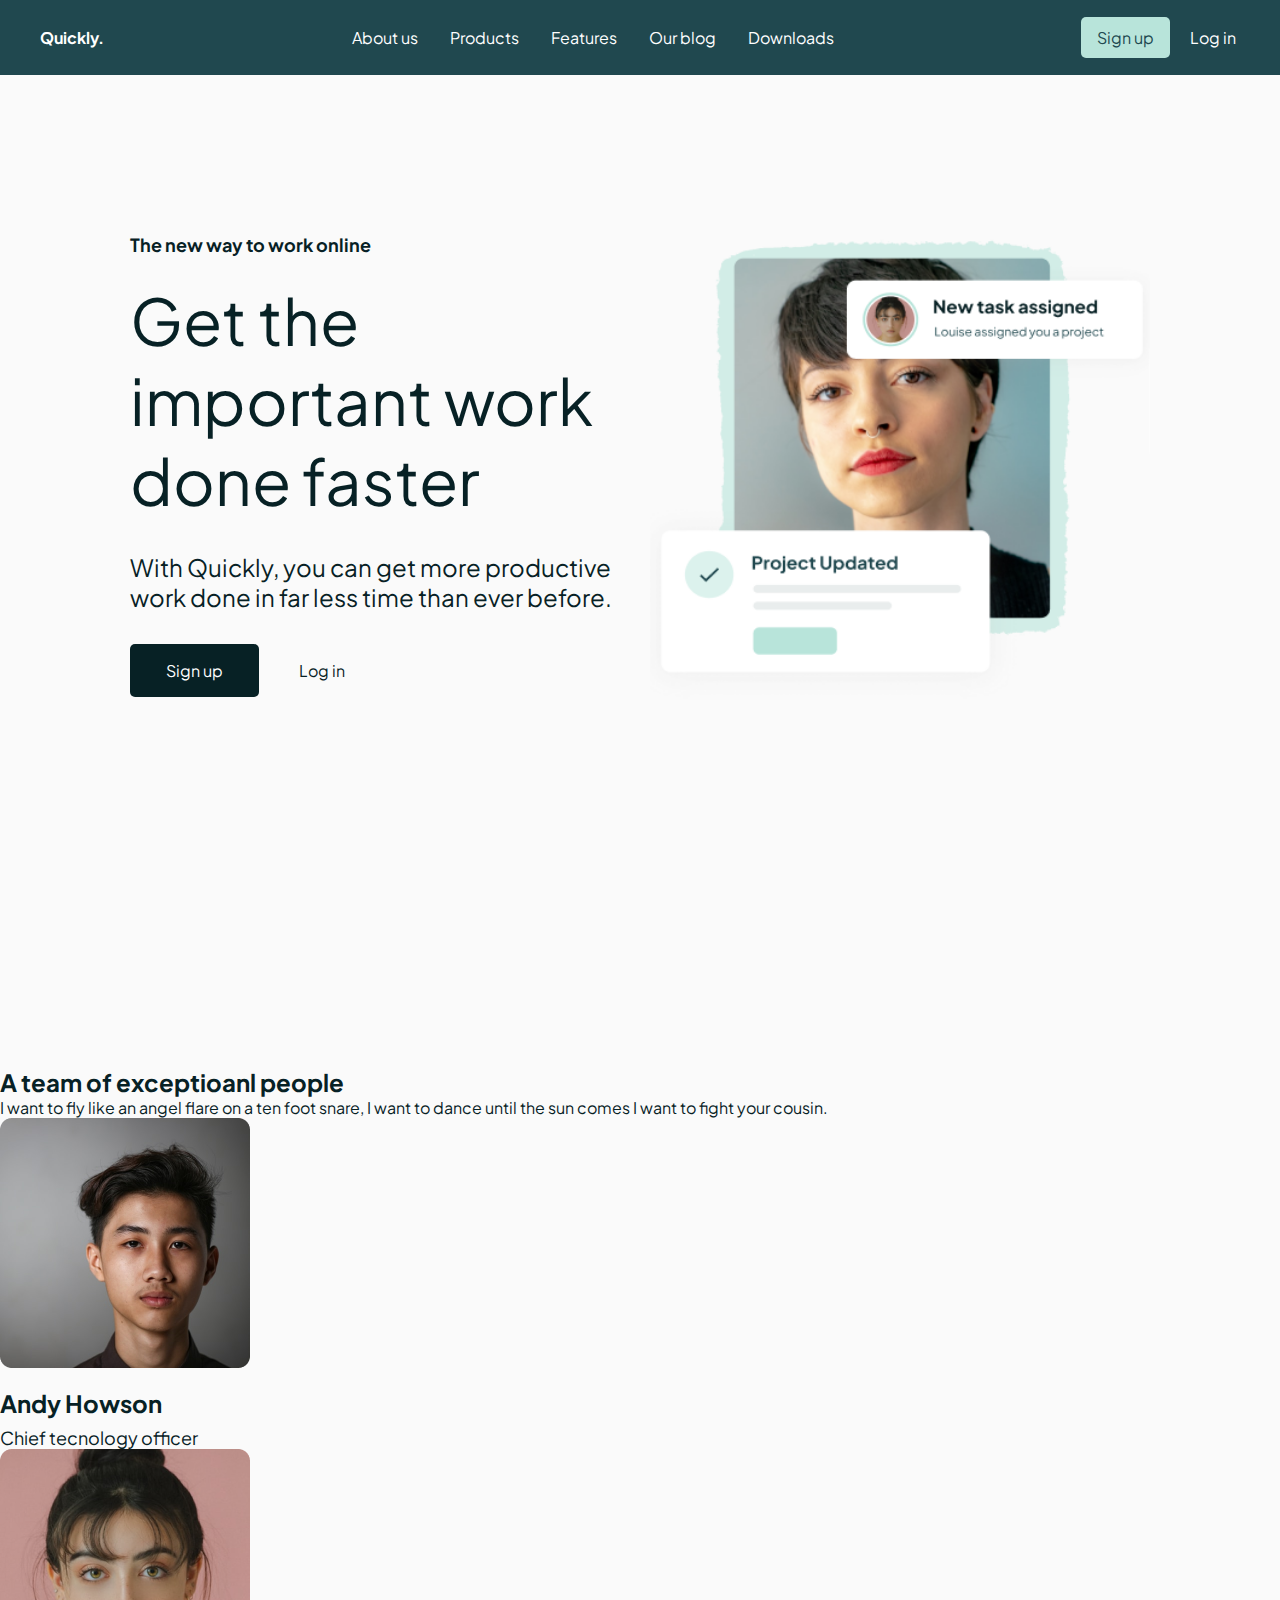
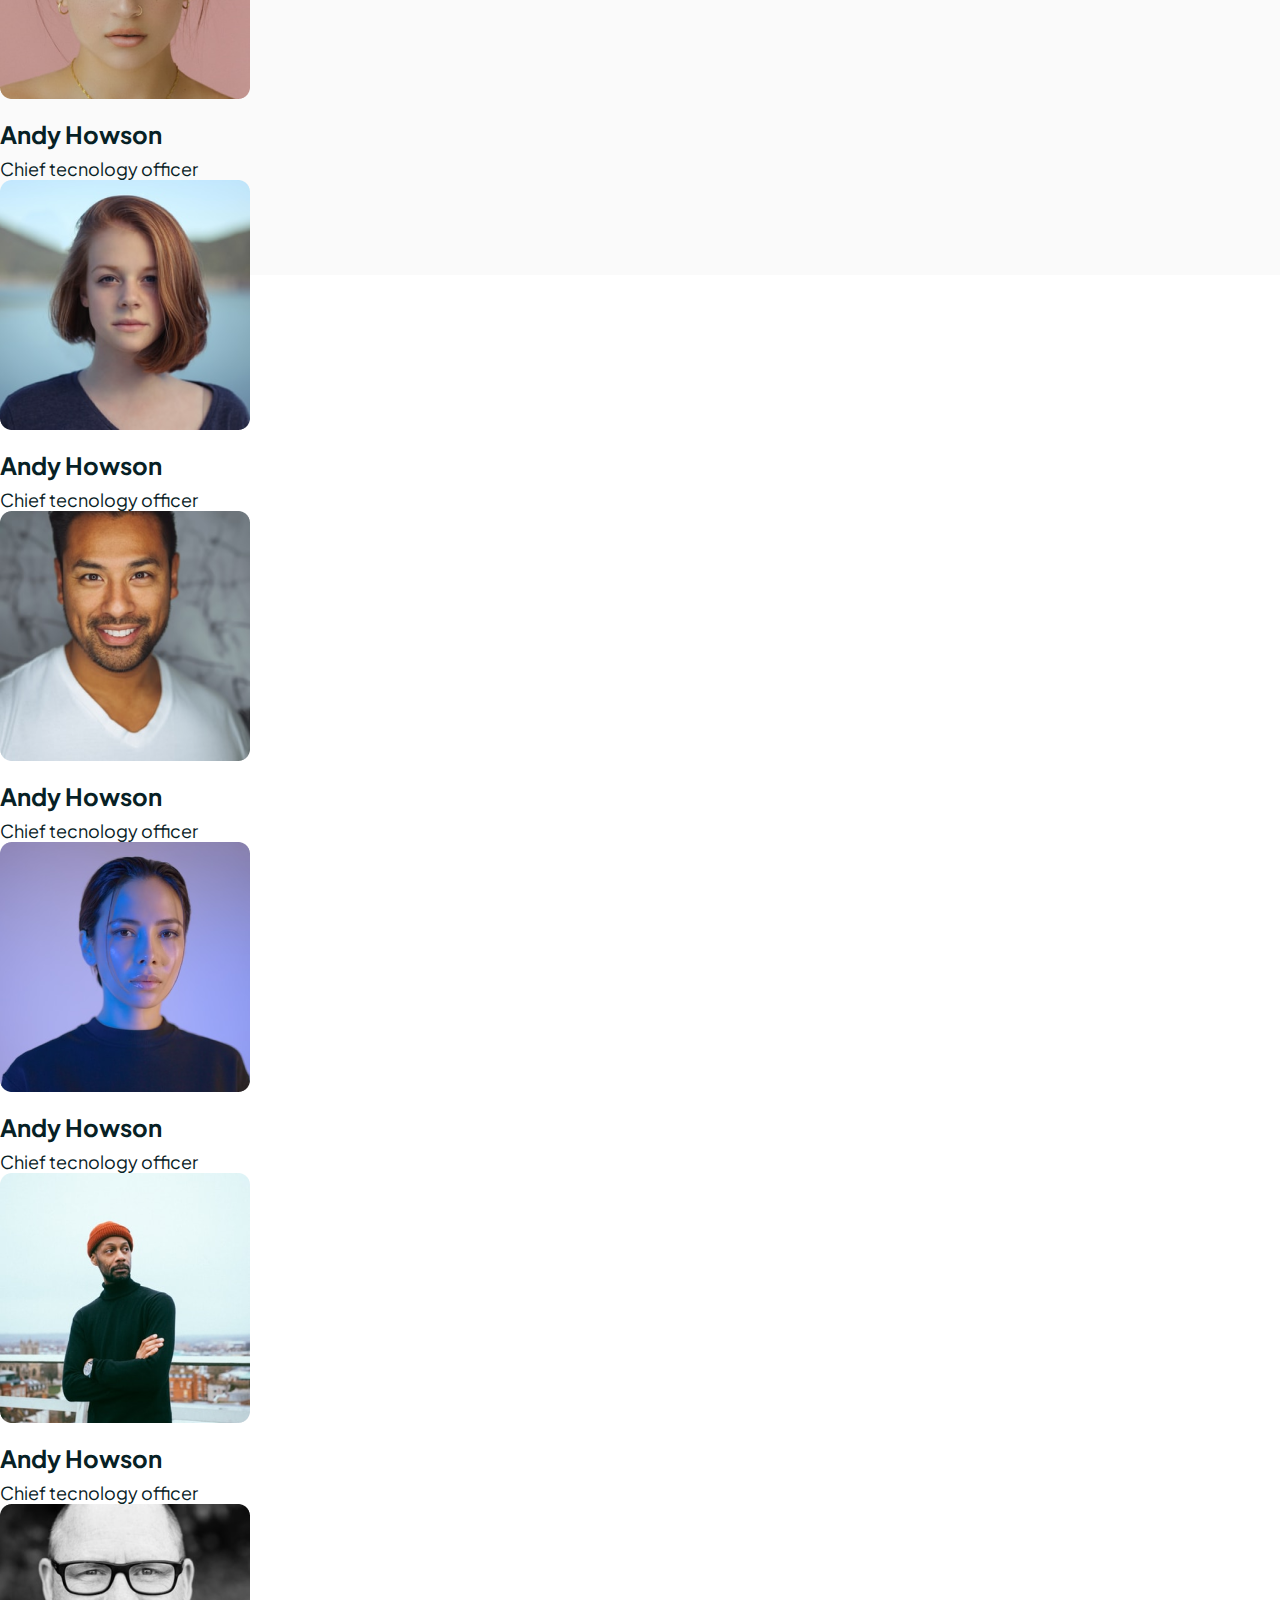
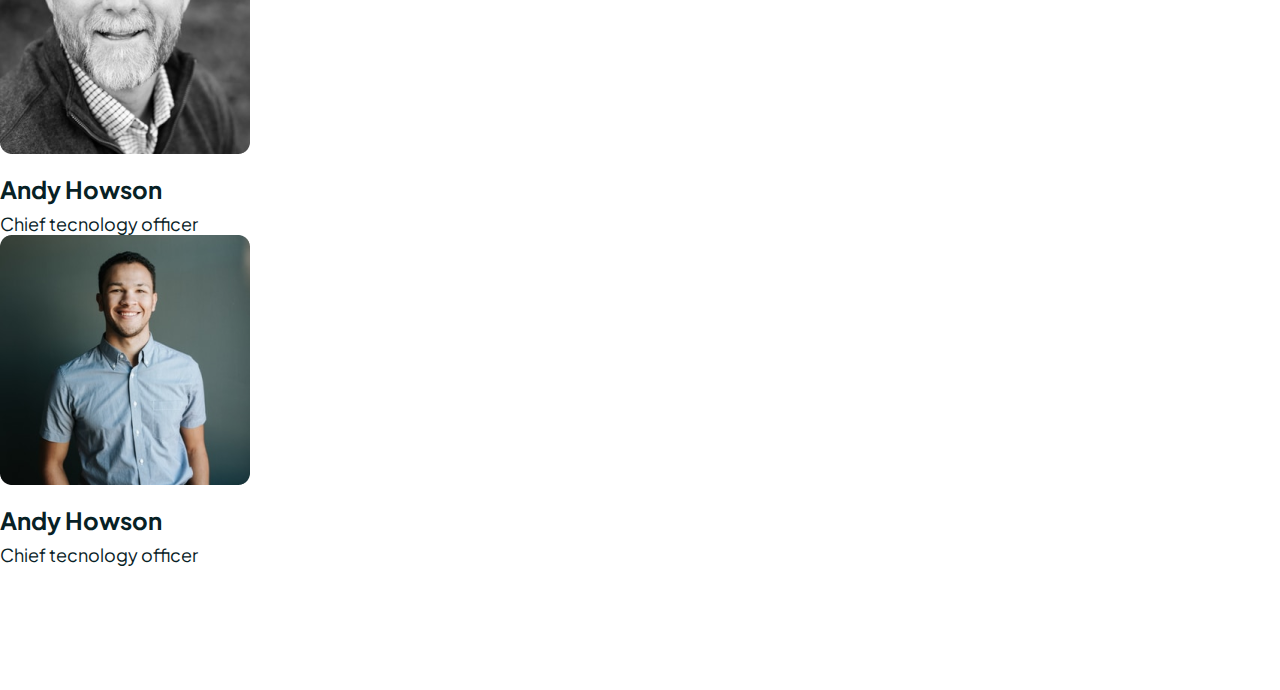
==== 14.SCSS-quciklyLandingPage/index.html @ 6374fd1c "hpme task added" ====
<!DOCTYPE html>
<html lang="en">
<head>
    <meta charset="UTF-8">
    <meta http-equiv="X-UA-Compatible" content="IE=edge">
    <meta name="viewport" content="width=device-width, initial-scale=1.0">
    <title>Document</title>
    <link rel="stylesheet" href="./scss/main.css">
    <link href="https://cdn.jsdelivr.net/npm/bootstrap@5.3.0-alpha2/dist/css/bootstrap.min.css" rel="stylesheet" integrity="sha384-aFq/bzH65dt+w6FI2ooMVUpc+21e0SRygnTpmBvdBgSdnuTN7QbdgL+OapgHtvPp" crossorigin="anonymous">
    <link rel="stylesheet" href="https://cdnjs.cloudflare.com/ajax/libs/font-awesome/6.4.0/css/all.min.css" integrity="sha512-iecdLmaskl7CVkqkXNQ/ZH/XLlvWZOJyj7Yy7tcenmpD1ypASozpmT/E0iPtmFIB46ZmdtAc9eNBvH0H/ZpiBw==" crossorigin="anonymous" referrerpolicy="no-referrer" />
</head>
<body>
    <header>
        <nav>
            <h4>Quickly.</h4>
             <ul>
                    <li>
                        <a href="#">About us</a>
                    </li>
                    <li>
                        <a href="#">Products</a>
                    </li>
                    <li>
                        <a href="#">Features</a>
                    </li>
                    <li>
                        <a href="#">Our blog</a>
                    </li>
                    <li>
                        <a href="#">Downloads</a>
                    </li>
            </ul>
                <div>
                  <a href="#" class="sign-up">Sign up</a>
                  <a href="#" class="log-in">Log in</a>
                </div>
        </nav>
    </header>
    <section class="hero-banner">
        <div  class="image-text">
        <div class="text">
            <h5>The new way to work online</h5>
            <p class="headline"> Get the important work done faster</p>
            <p class="description">With Quickly, you can get more productive work done in far less time than ever before.</p>
                <a href="#" class="sign-up">Sign up</a>
                <a href="#" class="log-in">Log in</a>
        </div>
        <div class="image">
            <img src="./scss/images/hero-img.png" alt="" width="500px" height="500px">
        </div>
    </div>
    </section>
    <section class="team">
        <h2 class="text-center">A team of exceptioanl people</h2>
        <p class="text-center"> I want to fly like an angel flare on a ten foot snare, I want to dance until the sun comes I want to fight your cousin.</p>
        <div class="container-fluid">
        <div class="row my-3">
            <div class="col col-sm">
                 <div> 
                <img src="./scss/images/andy.png" alt="" width="250px" height="250px"> 
                <h4>Andy Howson</h4>
                 <p> Chief tecnology officer</p>
                 <i class="fa-brands fa-facebook mx-1" ></i>
                 <i class="fa-brands fa-instagram mx-1"></i>
                 <i class="fa-brands fa-twitter"></i>
                </div>
        </div>
            <div class="col col-sm">
                 <div> 
                <img src="./scss/images/alison4.png" alt=""width="250px" height="250px"> 
                <h4>Andy Howson</h4>
                 <p> Chief tecnology officer</p>
                 <i class="fa-brands fa-facebook mx-1"></i>
                 <i class="fa-brands fa-instagram mx-1"></i>
                 <i class="fa-brands fa-twitter"></i>
                </div>
        </div>
            <div class="col col-sm">
                 <div> 
                <img src="./scss/images/hailey.png" alt=""width="250px" height="250px"> 
                <h4>Andy Howson</h4>
                 <p> Chief tecnology officer</p>
                 <i class="fa-brands fa-facebook mx-1"></i>
                 <i class="fa-brands fa-instagram mx-1"></i>
                 <i class="fa-brands fa-twitter"></i>
                </div>
        </div>
            <div class="col col-sm">
                 <div> 
                <img src="./scss/images/alison3.png" alt="" width="250px" height="250px"> 
                <h4>Andy Howson</h4>
                 <p> Chief tecnology officer</p>
                 <i class="fa-brands fa-facebook mx-1"></i>
                 <i class="fa-brands fa-instagram mx-1"></i>
                 <i class="fa-brands fa-twitter"></i>
                </div>
        </div>
        </div>
    </div>
    <div class="container-fluid">
    <div class="row">
        <div class="col col-sm">
             <div> 
            <img src="./scss/images/christina.png" alt="" width="250px" height="250px"> 
            <h4>Andy Howson</h4>
             <p> Chief tecnology officer</p>
             <i class="fa-brands fa-facebook mx-1"></i>
             <i class="fa-brands fa-instagram mx-1"></i>
             <i class="fa-brands fa-twitter"></i>
            </div>
    </div>
        <div class="col col-sm">
             <div> 
            <img src="./scss/images/alison-2.png" alt=""width="250px" height="250px"> 
            <h4>Andy Howson</h4>
             <p> Chief tecnology officer</p>
             <i class="fa-brands fa-facebook mx-1"></i>
             <i class="fa-brands fa-instagram mx-1"></i>
             <i class="fa-brands fa-twitter"></i>
            </div>
    </div>
        <div class="col col-sm">
             <div> 
            <img src="./scss/images/elnglebert.png" alt=""width="250px" height="250px"> 
            <h4>Andy Howson</h4>
             <p> Chief tecnology officer</p>
             <i class="fa-brands fa-facebook mx-1"></i>
             <i class="fa-brands fa-instagram mx-1"></i>
             <i class="fa-brands fa-twitter"></i>
            </div>
    </div>
        <div class="col col-sm">
             <div> 
            <img src="./scss/images/alison.png" alt="" width="250px" height="250px"> 
            <h4>Andy Howson</h4>
             <p> Chief tecnology officer</p>
             <div class="icons">
             <i class="fa-brands fa-facebook mx-1"></i>
             <i class="fa-brands fa-instagram mx-1"></i>
             <i class="fa-brands fa-twitter"></i>
            </div>
            </div>
    </div>
    </div>
</div>
</section>
</body>
</html>
---- 14.SCSS-quciklyLandingPage/scss/main.css ----
@import url("https://fonts.googleapis.com/css2?family=Plus+Jakarta+Sans&display=swap");
* {
  margin: 0;
  padding: 0;
  list-style-type: none;
  text-decoration: none;
}

header {
  background-color: #20484F;
}
header nav {
  height: 75px;
  display: flex;
  justify-content: space-between;
  align-items: center;
}
header nav h4 {
  color: #fff;
  font-family: "Plus Jakarta Sans";
  padding-left: 40px;
}
header nav ul {
  display: flex;
  justify-content: space-between;
  align-items: center;
  gap: 32px;
}
header nav ul li a {
  color: #fff;
  font-family: "Plus Jakarta Sans";
}
header nav div .sign-up {
  padding: 10px 16px;
  border-radius: 5px;
  background-color: #B8E4DA;
  font-family: "Plus Jakarta Sans";
  color: #fff;
  color: #20484F;
}
header nav div .log-in {
  padding: 10px 16px;
  border-radius: 5px;
  background-color: #B8E4DA;
  font-family: "Plus Jakarta Sans";
  color: #fff;
  background-color: transparent;
  padding-right: 44px;
}

.hero-banner {
  height: 100vh;
  background-color: #FAFAFA;
}
.hero-banner .image-text {
  display: flex;
  justify-content: space-between;
  align-items: center;
  padding: 130px;
}
.hero-banner .image-text .text {
  width: 50%;
}
.hero-banner .image-text .text h5 {
  font-family: "Plus Jakarta Sans";
  font-weight: 700;
  font-size: 18px;
  color: #072125;
  margin-bottom: 24px;
}
.hero-banner .image-text .text .headline {
  font-family: "Plus Jakarta Sans";
  font-size: 64px;
  color: #072125;
}
.hero-banner .image-text .text .description {
  font-family: "Plus Jakarta Sans";
  font-size: 24px;
  color: #072125;
  margin-top: 32px;
  margin-bottom: 48px;
}
.hero-banner .image-text .text .sign-up {
  border-radius: 5px;
  background-color: #B8E4DA;
  font-family: "Plus Jakarta Sans";
  color: #fff;
  padding: 16px 36px;
  background-color: #072125;
}
.hero-banner .image-text .text .log-in {
  border-radius: 5px;
  background-color: #B8E4DA;
  font-family: "Plus Jakarta Sans";
  color: #fff;
  padding: 16px 36px;
  background-color: transparent;
  color: #072125;
}

.team {
  height: 100vh;
  background-color: #FAFAFA;
}
.team h2 {
  font-family: "Plus Jakarta Sans";
  color: #072125;
  size: 40px;
  font-weight: 700;
  padding-top: 92px;
}
.team p {
  font-family: "Plus Jakarta Sans";
  color: #072125;
  size: 16px;
}
.team .container-fluid .row .col {
  margin: 0 auto;
}
.team .container-fluid .row .col div h4 {
  font-family: "Plus Jakarta Sans";
  color: #072125;
  margin-top: 16px;
  font-weight: 700;
  font-size: 24px;
}
.team .container-fluid .row .col div p {
  font-family: "Plus Jakarta Sans";
  color: #072125;
  margin-top: 8px;
  font-weight: 400;
  font-size: 18px;
}
.team .container-fluid .row .col div .icons {
  padding-bottom: 124px;
}/*# sourceMappingURL=main.css.map */
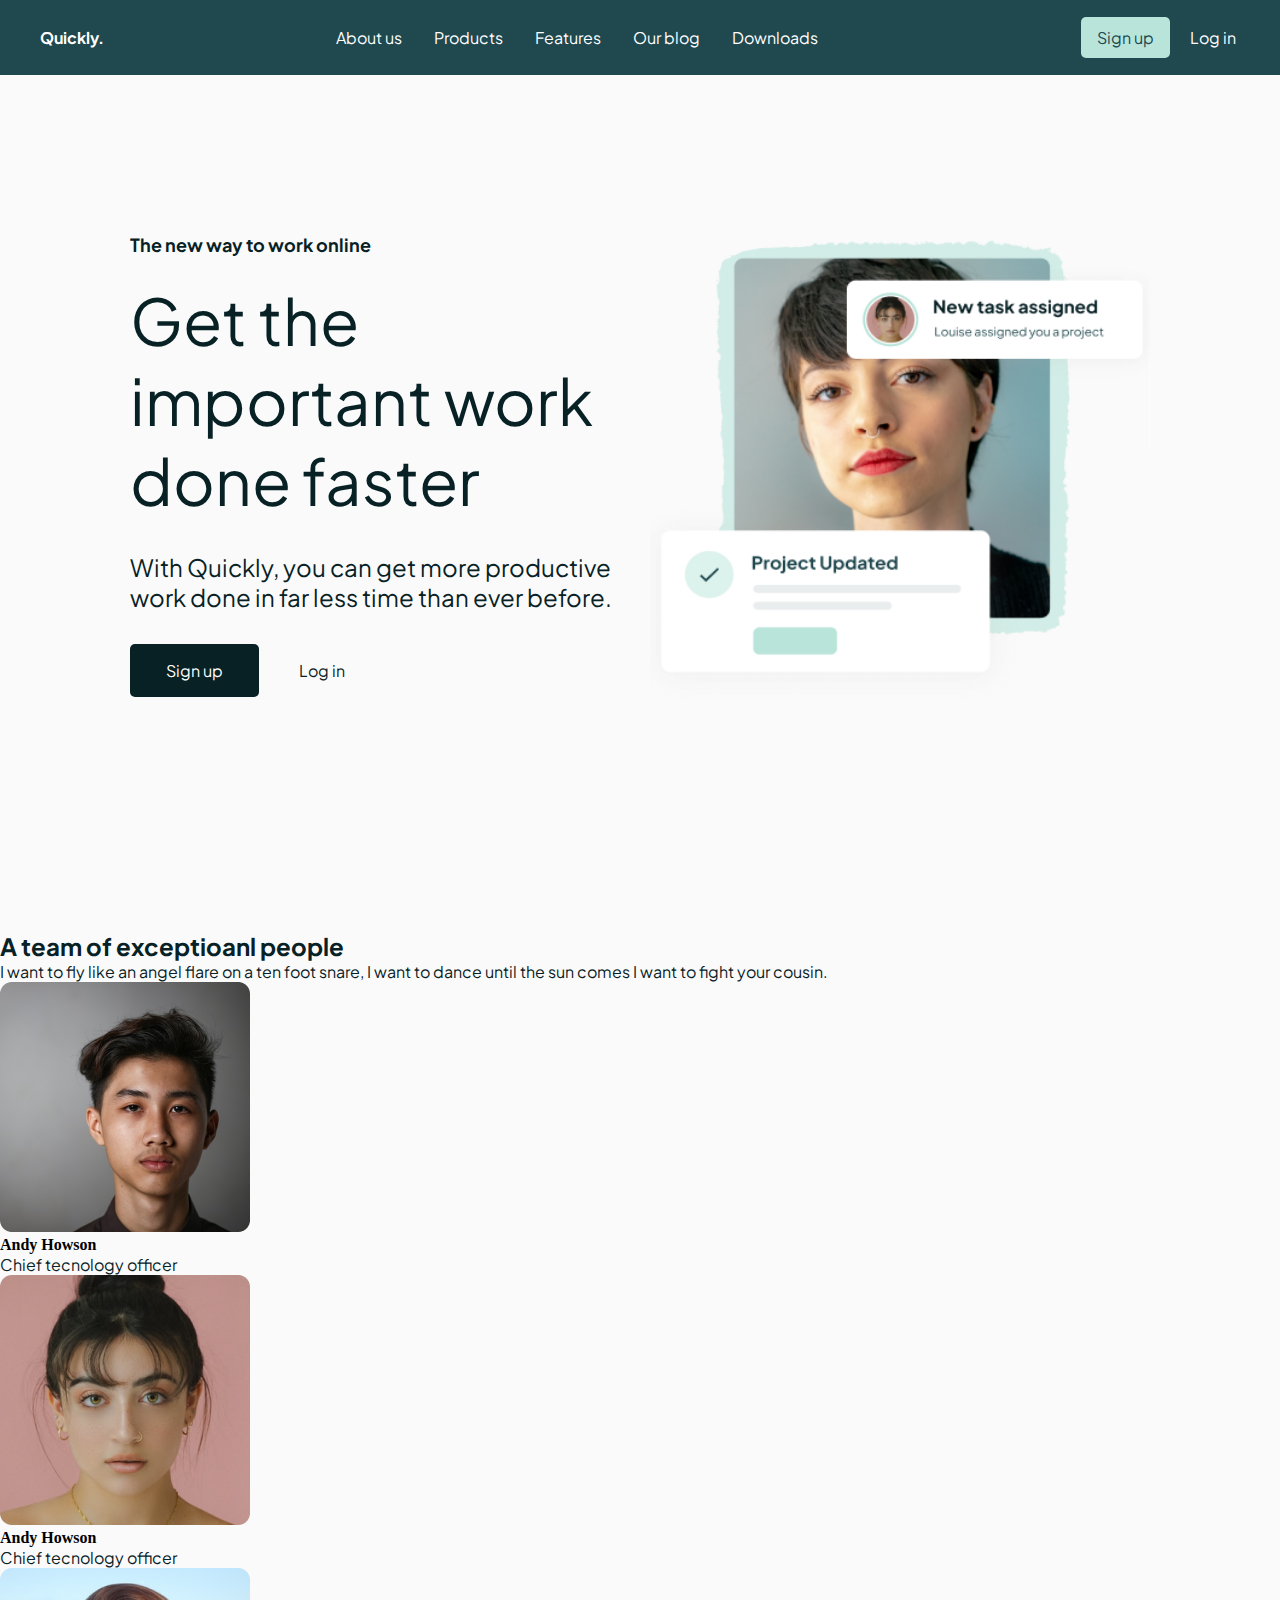
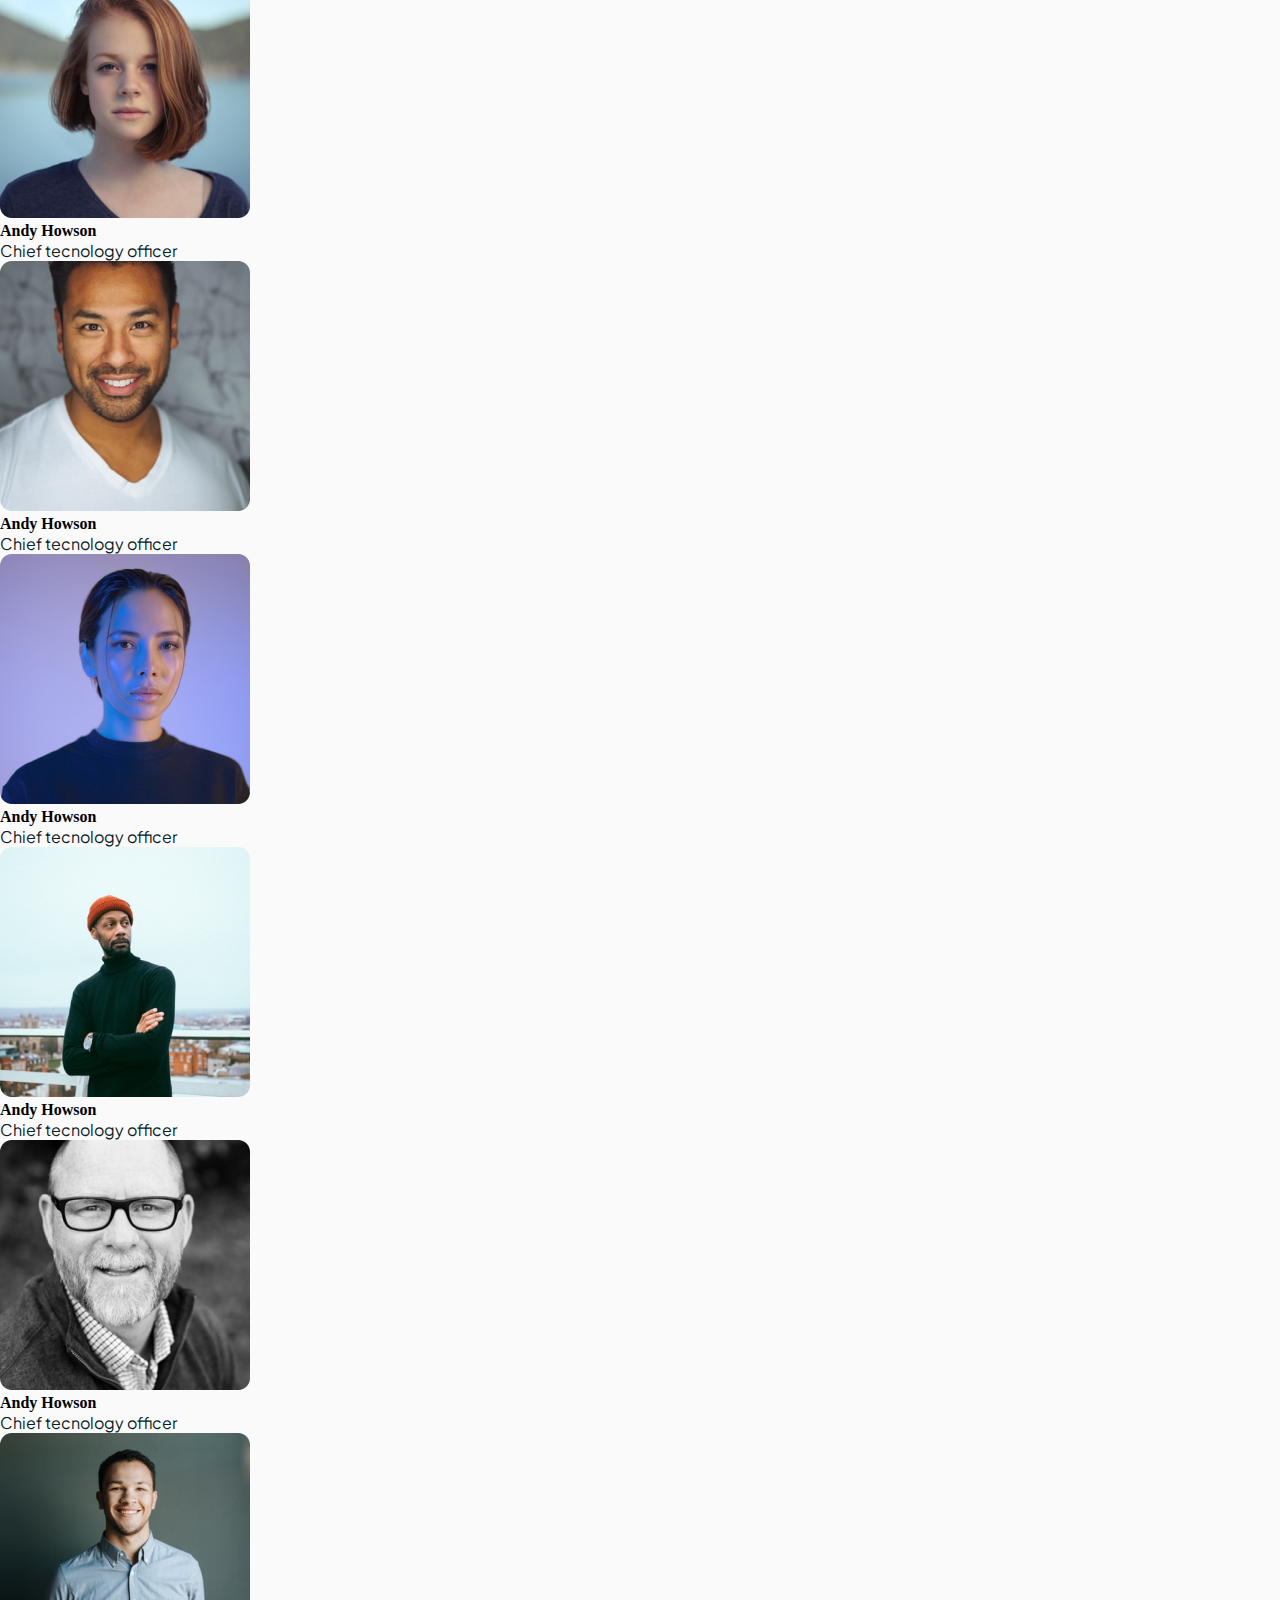
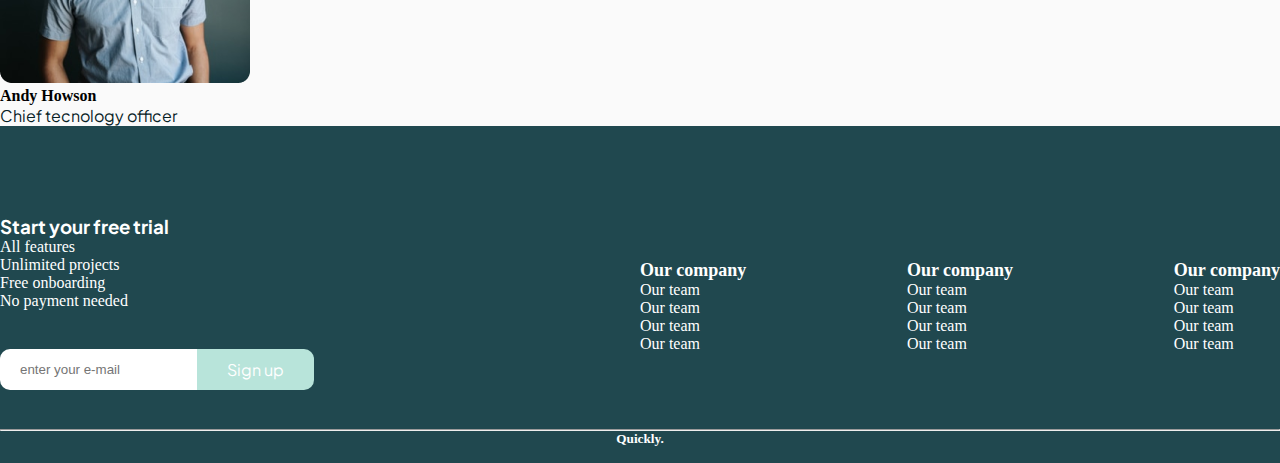
==== commit 1c8306fe: "home task added" ====
--- a/14.SCSS-quciklyLandingPage/index.html
+++ b/14.SCSS-quciklyLandingPage/index.html
@@ -29,6 +29,9 @@
                     <li>
                         <a href="#">Downloads</a>
                     </li>
+                    <li>
+                        <i class="fa-solid fa-bars"></i>
+                    </li>
             </ul>
                 <div>
                   <a href="#" class="sign-up">Sign up</a>
@@ -51,12 +54,12 @@
     </div>
     </section>
     <section class="team">
-        <h2 class="text-center">A team of exceptioanl people</h2>
+        <h2  class="text-center">A team of exceptioanl people</h2>
         <p class="text-center"> I want to fly like an angel flare on a ten foot snare, I want to dance until the sun comes I want to fight your cousin.</p>
-        <div class="container-fluid">
-        <div class="row my-3">
-            <div class="col col-sm">
-                 <div> 
+        <div class="container">
+        <div class="row my-3 gap-1">
+            <div class=" col ">
+                 <div>
                 <img src="./scss/images/andy.png" alt="" width="250px" height="250px"> 
                 <h4>Andy Howson</h4>
                  <p> Chief tecnology officer</p>
@@ -65,7 +68,7 @@
                  <i class="fa-brands fa-twitter"></i>
                 </div>
         </div>
-            <div class="col col-sm">
+            <div class=" col ">
                  <div> 
                 <img src="./scss/images/alison4.png" alt=""width="250px" height="250px"> 
                 <h4>Andy Howson</h4>
@@ -75,7 +78,7 @@
                  <i class="fa-brands fa-twitter"></i>
                 </div>
         </div>
-            <div class="col col-sm">
+            <div class=" col ">
                  <div> 
                 <img src="./scss/images/hailey.png" alt=""width="250px" height="250px"> 
                 <h4>Andy Howson</h4>
@@ -85,7 +88,7 @@
                  <i class="fa-brands fa-twitter"></i>
                 </div>
         </div>
-            <div class="col col-sm">
+            <div class=" col">
                  <div> 
                 <img src="./scss/images/alison3.png" alt="" width="250px" height="250px"> 
                 <h4>Andy Howson</h4>
@@ -97,9 +100,9 @@
         </div>
         </div>
     </div>
-    <div class="container-fluid">
-    <div class="row">
-        <div class="col col-sm">
+    <div class="container ">
+    <div class="row my-5 gap-1">
+        <div class=" col">
              <div> 
             <img src="./scss/images/christina.png" alt="" width="250px" height="250px"> 
             <h4>Andy Howson</h4>
@@ -109,7 +112,7 @@
              <i class="fa-brands fa-twitter"></i>
             </div>
     </div>
-        <div class="col col-sm">
+        <div class=" col">
              <div> 
             <img src="./scss/images/alison-2.png" alt=""width="250px" height="250px"> 
             <h4>Andy Howson</h4>
@@ -119,7 +122,7 @@
              <i class="fa-brands fa-twitter"></i>
             </div>
     </div>
-        <div class="col col-sm">
+        <div class=" col ">
              <div> 
             <img src="./scss/images/elnglebert.png" alt=""width="250px" height="250px"> 
             <h4>Andy Howson</h4>
@@ -129,7 +132,7 @@
              <i class="fa-brands fa-twitter"></i>
             </div>
     </div>
-        <div class="col col-sm">
+        <div class="col">
              <div> 
             <img src="./scss/images/alison.png" alt="" width="250px" height="250px"> 
             <h4>Andy Howson</h4>
@@ -144,5 +147,68 @@
     </div>
 </div>
 </section>
+<footer>
+    <div class="container">
+        <div class="registration w-50">
+            <h3>Start your free trial</h3>
+            <div class="row">
+            <div class="col my-1">
+            <i class="fa-regular fa-square-check"></i>
+            All features
+            </div>
+            <div class="col my-1">
+            <i class="fa-regular fa-square-check"></i>
+            Unlimited projects
+            </div>
+        </div>
+        <div class="row">
+            <div class="col my-1">
+            <i class="fa-regular fa-square-check"></i>
+            Free onboarding
+            </div>
+            <div class="col my-1">
+            <i class="fa-regular fa-square-check"></i>
+            No payment needed
+            </div>
+        </div>
+            <div class="input">
+                <input type="email" placeholder="enter your e-mail">
+                <a href="">Sign up</a>
+            </div>
+        </div>
+   
+    <div class="features">
+        <div class="company">
+        <h5>Our company</h5>
+    <ul>
+        <li>Our team</li>
+        <li>Our team</li>
+        <li>Our team</li>
+        <li>Our team</li>
+    </ul>
+        </div>
+        <div class="company">
+        <h5>Our company</h5>
+    <ul>
+        <li>Our team</li>
+        <li>Our team</li>
+        <li>Our team</li>
+        <li>Our team</li>
+    </ul>
+        </div>
+        <div class="company">
+        <h5>Our company</h5>
+    <ul>
+        <li>Our team</li>
+        <li>Our team</li>
+        <li>Our team</li>
+        <li>Our team</li>
+    </ul>
+        </div>
+    </div>
+ </div>
+ <hr>
+ <h5 class="quickly">Quickly.</h5>
+</footer>
 </body>
 </html>--- a/14.SCSS-quciklyLandingPage/scss/main.css
+++ b/14.SCSS-quciklyLandingPage/scss/main.css
@@ -29,6 +29,12 @@
 header nav ul li a {
   color: #fff;
   font-family: "Plus Jakarta Sans";
+  text-decoration: none;
+}
+header nav ul li .fa-bars {
+  display: none;
+  color: #fff;
+  padding-top: 10px;
 }
 header nav div .sign-up {
   padding: 10px 16px;
@@ -37,6 +43,7 @@
   font-family: "Plus Jakarta Sans";
   color: #fff;
   color: #20484F;
+  text-decoration: none;
 }
 header nav div .log-in {
   padding: 10px 16px;
@@ -46,10 +53,24 @@
   color: #fff;
   background-color: transparent;
   padding-right: 44px;
+  text-decoration: none;
+}
+@media only screen and (max-width: 767px) {
+  header nav ul li a {
+    display: none;
+  }
+  header nav ul li .fa-bars {
+    display: block;
+  }
+  header nav div .sign-up {
+    display: none;
+  }
+  header nav div .log-in {
+    display: none;
+  }
 }
 
 .hero-banner {
-  height: 100vh;
   background-color: #FAFAFA;
 }
 .hero-banner .image-text {
@@ -87,6 +108,7 @@
   color: #fff;
   padding: 16px 36px;
   background-color: #072125;
+  text-decoration: none;
 }
 .hero-banner .image-text .text .log-in {
   border-radius: 5px;
@@ -96,10 +118,18 @@
   padding: 16px 36px;
   background-color: transparent;
   color: #072125;
+  text-decoration: none;
+}
+@media only screen and (max-width: 767px) {
+  .hero-banner .image-text {
+    flex-direction: column-reverse;
+  }
+  .hero-banner .image-text .text {
+    width: 100%;
+  }
 }
 
 .team {
-  height: 100vh;
   background-color: #FAFAFA;
 }
 .team h2 {
@@ -112,7 +142,7 @@
 .team p {
   font-family: "Plus Jakarta Sans";
   color: #072125;
-  size: 16px;
+  font-size: 16px;
 }
 .team .container-fluid .row .col {
   margin: 0 auto;
@@ -133,4 +163,88 @@
 }
 .team .container-fluid .row .col div .icons {
   padding-bottom: 124px;
+}
+
+footer {
+  background-color: #20484F;
+}
+footer .container {
+  display: flex;
+  justify-content: space-between;
+  align-items: center;
+  padding-top: 58px;
+}
+footer .container .registration h3 {
+  color: #fff;
+  font-weight: 700;
+  font-family: "Plus Jakarta Sans";
+  margin-top: 31px;
+}
+footer .container .registration .row .col {
+  color: #fff;
+  font-size: 16px;
+}
+footer .container .registration .row .col i {
+  color: #fff;
+}
+footer .container .input {
+  display: flex;
+  margin: 39px 0;
+}
+footer .container .input input {
+  border: none;
+  border-top-left-radius: 10px;
+  border-bottom-left-radius: 10px;
+  padding-left: 20px;
+}
+footer .container .input a {
+  border-radius: 5px;
+  background-color: #B8E4DA;
+  font-family: "Plus Jakarta Sans";
+  color: #fff;
+  border-radius: 0px;
+  padding: 10px 30px;
+  border-top-right-radius: 10px;
+  border-bottom-right-radius: 10px;
+  text-decoration: none;
+}
+footer .container .features {
+  width: 50%;
+  display: flex;
+  justify-content: space-between;
+  align-items: center;
+}
+footer .container .features .company h5 {
+  color: #fff;
+  font-size: 18px;
+}
+footer .container .features .company ul {
+  gap: 16px;
+}
+footer .container .features .company ul li {
+  color: #fff;
+  font-size: 16px;
+  font-weight: 400;
+}
+footer hr {
+  color: #DCF2ED;
+}
+footer .quickly {
+  text-align: center;
+  color: #fff;
+  padding-bottom: 16px;
+}
+@media only screen and (max-width: 767px) {
+  footer .container {
+    display: flex;
+    justify-content: space-between;
+    align-items: center;
+    flex-direction: column;
+  }
+  footer .container .features {
+    display: flex;
+    justify-content: space-between;
+    align-items: center;
+    flex-direction: column;
+  }
 }/*# sourceMappingURL=main.css.map */